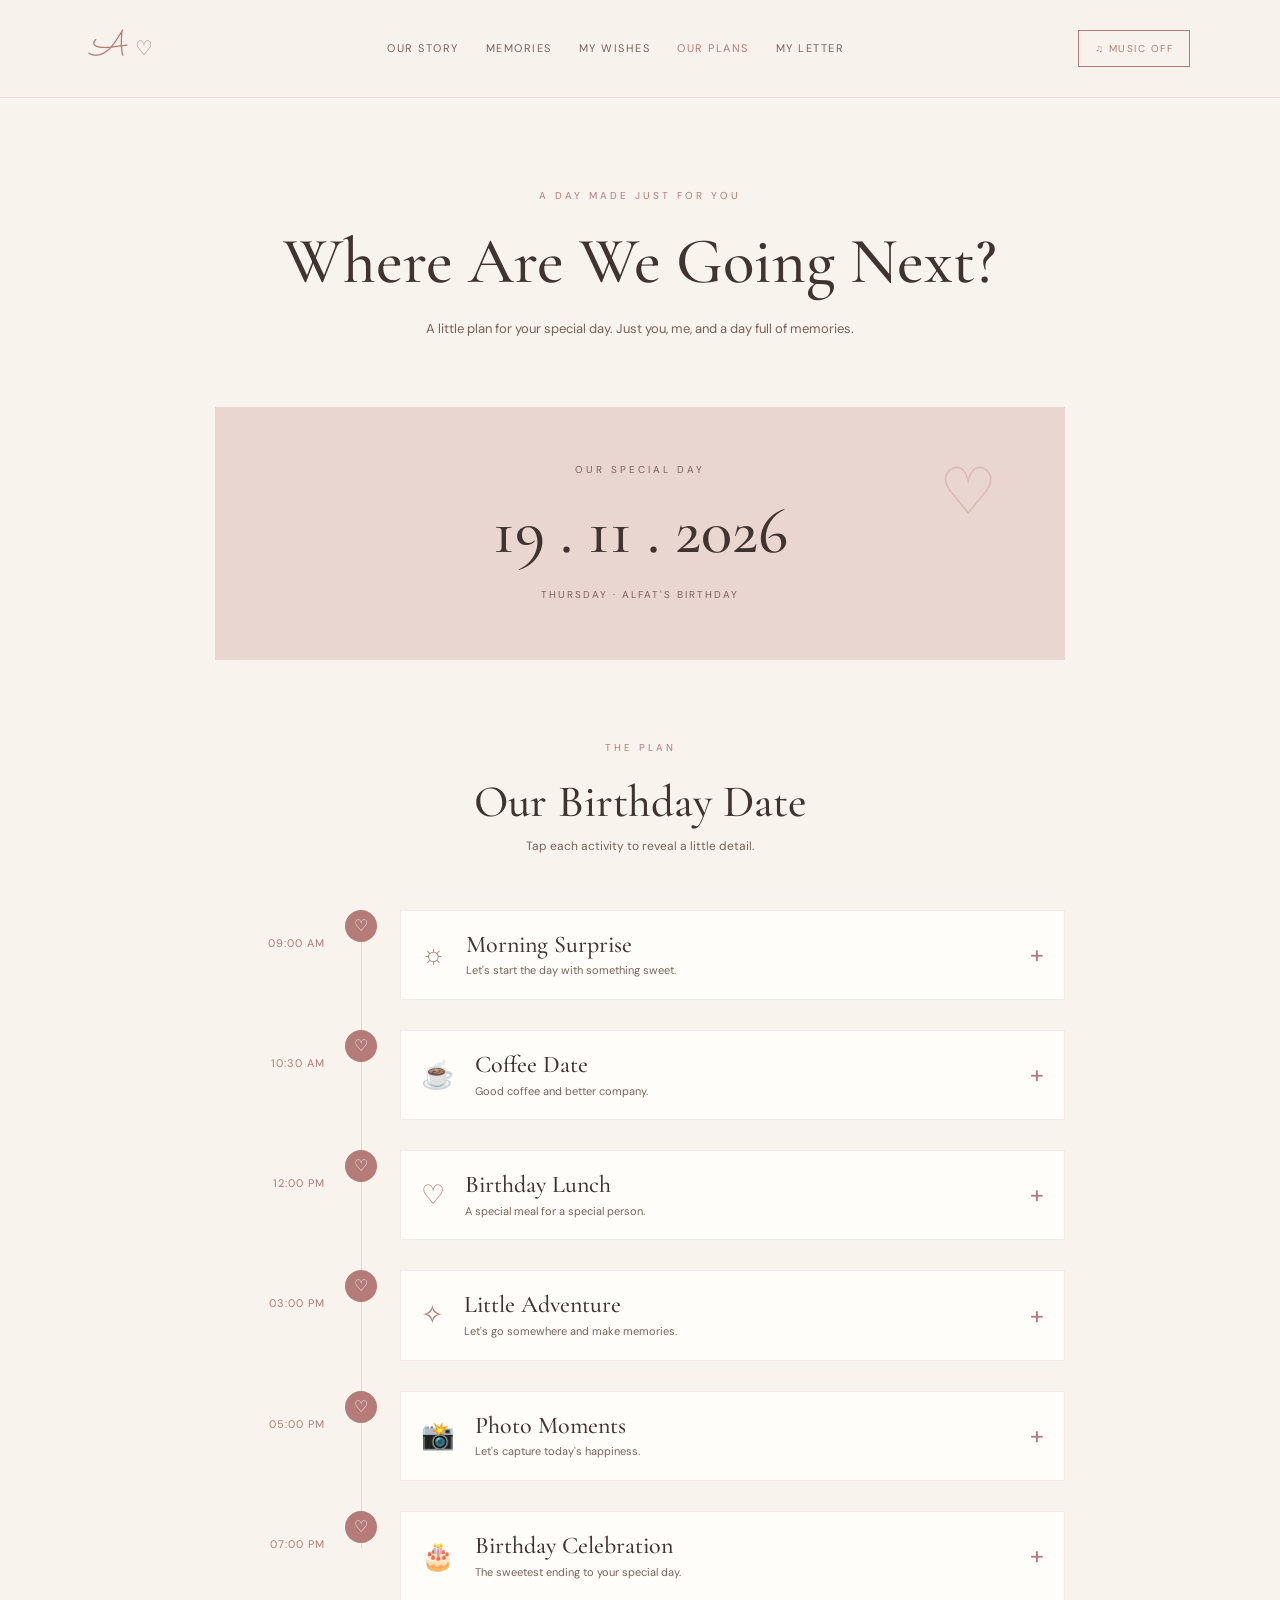
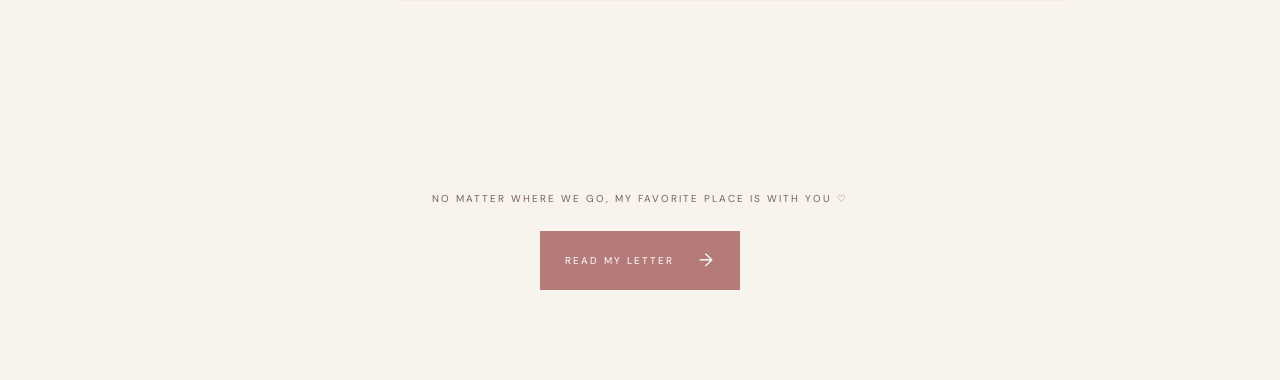
==== html/itinerary.html @ 11730eab "Initial commit" ====
<!DOCTYPE html>
<html lang="en">
<head>
    <meta charset="UTF-8">
    <meta name="viewport" content="width=device-width, initial-scale=1.0">

    <title>Our Plans | Alfat ♡</title>

    <!-- Google Fonts -->
    <link rel="preconnect" href="https://fonts.googleapis.com">
    <link rel="preconnect" href="https://fonts.gstatic.com" crossorigin>
    <link href="https://fonts.googleapis.com/css2?family=Cormorant+Garamond:wght@400;500;600;700&family=DM+Sans:wght@400;500&family=Sacramento&display=swap" rel="stylesheet">

    <!-- Bootstrap -->
    <link href="https://cdn.jsdelivr.net/npm/bootstrap@5.3.3/dist/css/bootstrap.min.css" rel="stylesheet">

    <!-- Custom CSS -->
    <link rel="stylesheet" href="../css/style.css">
</head>

<body>

    <!-- Navigation -->
    <nav class="navbar-custom">
        <div class="nav-inner">

            <a href="index.html" class="nav-brand">A <span>♡</span></a>

            <div class="nav-links">
                <a href="story.html">Our Story</a>
                <a href="memories.html">Memories</a>
                <a href="prayers.html">My Wishes</a>
                <a href="itinerary.html" class="active">Our Plans</a>
                <a href="letter.html">My Letter</a>
            </div>

            <button id="musicToggle" class="music-toggle" type="button">
                ♫ MUSIC OFF
            </button>

        </div>
    </nav>


    <!-- Page Header -->
    <section class="page-header">

        <p class="eyebrow">A DAY MADE JUST FOR YOU</p>

        <h1>Where Are We Going Next?</h1>

        <p class="page-description">
            A little plan for your special day.
            Just you, me, and a day full of memories.
        </p>

    </section>


    <!-- Birthday Date Banner -->
    <section class="date-banner">

        <div class="date-banner-content">
            <p>OUR SPECIAL DAY</p>

            <h2>19 . 11 . 2026</h2>

            <span>THURSDAY · ALFAT'S BIRTHDAY</span>
        </div>

        <div class="date-decoration">♡</div>

    </section>


    <!-- Itinerary Timeline -->
    <section class="itinerary-section">

        <div class="container">

            <div class="itinerary-intro">
                <p class="eyebrow">THE PLAN</p>
                <h2>Our Birthday Date</h2>
                <p>Tap each activity to reveal a little detail.</p>
            </div>


            <div class="itinerary-timeline">

                <!-- Activity 1 -->
                <div class="itinerary-item">

                    <div class="itinerary-time">
                        09:00 AM
                    </div>

                    <div class="itinerary-dot">♡</div>

                    <div class="itinerary-content">

                        <div class="itinerary-detail">
                            <span class="activity-icon">☼</span>

                            <div>
                                <h3>Morning Surprise</h3>
                                <p>Let's start the day with something sweet.</p>
                            </div>

                            <span class="detail-arrow">+</span>
                        </div>

                        <div class="activity-description">
                            Start the birthday with a little surprise
                            and a warm birthday wish.
                        </div>

                    </div>

                </div>


                <!-- Activity 2 -->
                <div class="itinerary-item">

                    <div class="itinerary-time">
                        10:30 AM
                    </div>

                    <div class="itinerary-dot">♡</div>

                    <div class="itinerary-content">

                        <div class="itinerary-detail">
                            <span class="activity-icon">☕</span>

                            <div>
                                <h3>Coffee Date</h3>
                                <p>Good coffee and better company.</p>
                            </div>

                            <span class="detail-arrow">+</span>
                        </div>

                        <div class="activity-description">
                            Let's find a cozy cafe, enjoy our drinks,
                            and spend some quality time together.
                        </div>

                    </div>

                </div>


                <!-- Activity 3 -->
                <div class="itinerary-item">

                    <div class="itinerary-time">
                        12:00 PM
                    </div>

                    <div class="itinerary-dot">♡</div>

                    <div class="itinerary-content">

                        <div class="itinerary-detail">
                            <span class="activity-icon">♡</span>

                            <div>
                                <h3>Birthday Lunch</h3>
                                <p>A special meal for a special person.</p>
                            </div>

                            <span class="detail-arrow">+</span>
                        </div>

                        <div class="activity-description">
                            Time for a delicious lunch!
                            Today, you get to choose your favorite food.
                        </div>

                    </div>

                </div>


                <!-- Activity 4 -->
                <div class="itinerary-item">

                    <div class="itinerary-time">
                        03:00 PM
                    </div>

                    <div class="itinerary-dot">♡</div>

                    <div class="itinerary-content">

                        <div class="itinerary-detail">
                            <span class="activity-icon">✧</span>

                            <div>
                                <h3>Little Adventure</h3>
                                <p>Let's go somewhere and make memories.</p>
                            </div>

                            <span class="detail-arrow">+</span>
                        </div>

                        <div class="activity-description">
                            Explore a place together, take pictures,
                            and enjoy the rest of our afternoon.
                        </div>

                    </div>

                </div>


                <!-- Activity 5 -->
                <div class="itinerary-item">

                    <div class="itinerary-time">
                        05:00 PM
                    </div>

                    <div class="itinerary-dot">♡</div>

                    <div class="itinerary-content">

                        <div class="itinerary-detail">
                            <span class="activity-icon">📸</span>

                            <div>
                                <h3>Photo Moments</h3>
                                <p>Let's capture today's happiness.</p>
                            </div>

                            <span class="detail-arrow">+</span>
                        </div>

                        <div class="activity-description">
                            Take cute pictures together.
                            These are memories we can keep forever.
                        </div>

                    </div>

                </div>


                <!-- Activity 6 -->
                <div class="itinerary-item">

                    <div class="itinerary-time">
                        07:00 PM
                    </div>

                    <div class="itinerary-dot">♡</div>

                    <div class="itinerary-content">

                        <div class="itinerary-detail">
                            <span class="activity-icon">🎂</span>

                            <div>
                                <h3>Birthday Celebration</h3>
                                <p>The sweetest ending to your special day.</p>
                            </div>

                            <span class="detail-arrow">+</span>
                        </div>

                        <div class="activity-description">
                            Cake, birthday wishes, and one more
                            beautiful memory together. Happy birthday!
                        </div>

                    </div>

                </div>

            </div>

        </div>

    </section>


    <!-- Bottom Section -->
    <section class="page-bottom">

        <p>NO MATTER WHERE WE GO, MY FAVORITE PLACE IS WITH YOU ♡</p>

        <a href="letter.html" class="enter-button">
            READ MY LETTER
            <span>→</span>
        </a>

    </section>


    <!-- Background Music -->
    <audio id="backgroundMusic" loop>
        <source src="assets/music/your-song.mp3" type="audio/mpeg">
    </audio>

    <!-- JavaScript -->
    <script src="../js/main.js"></script>

</body>
</html>
---- css/style.css ----
/* =========================================
   1. GLOBAL SETTINGS
========================================= */

:root {
    --cream: #f8f3ec;
    --soft-pink: #ead6d0;
    --rose: #b47b78;
    --dark: #403431;
    --brown: #78615a;
    --white: #fffdf9;
    --gold: #c6a77b;
    --light-rose: #f3e6e1;
}

* {
    margin: 0;
    padding: 0;
    box-sizing: border-box;
}

html {
    scroll-behavior: smooth;
}

body {
    background-color: var(--cream);
    color: var(--dark);
    font-family: "DM Sans", sans-serif;
    overflow-x: hidden;
}

h1,
h2,
h3,
h4 {
    font-family: "Cormorant Garamond", serif;
    font-weight: 500;
}

a {
    text-decoration: none;
    color: inherit;
}

button {
    font-family: inherit;
}

::selection {
    background: var(--soft-pink);
    color: var(--dark);
}


/* =========================================
   2. NAVIGATION
========================================= */

.navbar-custom {
    width: 100%;
    padding: 22px 7%;
    background: rgba(248, 243, 236, 0.95);
    border-bottom: 1px solid rgba(180, 123, 120, 0.15);
    position: relative;
    z-index: 100;
}

.nav-inner {
    display: flex;
    justify-content: space-between;
    align-items: center;
    gap: 25px;
}

.nav-brand {
    font-family: "Sacramento", cursive;
    font-size: 35px;
    color: var(--rose);
    white-space: nowrap;
}

.nav-brand span {
    font-size: 20px;
}

.nav-links {
    display: flex;
    align-items: center;
    justify-content: center;
    gap: 27px;
}

.nav-links a {
    font-size: 11px;
    letter-spacing: 1.5px;
    text-transform: uppercase;
    color: var(--brown);
    transition: 0.3s;
}

.nav-links a:hover,
.nav-links a.active {
    color: var(--rose);
}

.music-toggle {
    background: transparent;
    border: 1px solid var(--rose);
    color: var(--rose);
    padding: 10px 16px;
    font-size: 10px;
    letter-spacing: 1.5px;
    cursor: pointer;
    transition: 0.3s;
    white-space: nowrap;
}

.music-toggle:hover {
    background: var(--rose);
    color: white;
}


/* =========================================
   3. WELCOME PAGE
========================================= */

.welcome-page {
    min-height: 100vh;
    display: flex;
    justify-content: center;
    align-items: center;
    position: relative;
    overflow: hidden;
    padding: 60px 20px;
    text-align: center;
    background:
        radial-gradient(circle at 20% 20%, #f1dfd8, transparent 35%),
        radial-gradient(circle at 80% 80%, #ead6d0, transparent 35%),
        var(--cream);
}

.welcome-content {
    max-width: 650px;
    position: relative;
    z-index: 2;
    animation: fadeUp 1.2s ease;
}

.monogram {
    width: 75px;
    height: 75px;
    border: 1px solid var(--gold);
    border-radius: 50%;
    display: flex;
    justify-content: center;
    align-items: center;
    margin: 0 auto 35px;
    font-family: "Sacramento", cursive;
    font-size: 43px;
    color: var(--rose);
}

.eyebrow {
    font-size: 10px;
    letter-spacing: 3px;
    color: var(--rose);
    text-transform: uppercase;
    margin-bottom: 20px;
}

.eyebrow span {
    margin: 0 10px;
}

.welcome-content h1 {
    font-size: clamp(40px, 7vw, 70px);
    margin-bottom: -5px;
}

.birthday-name {
    font-family: "Sacramento", cursive;
    font-size: clamp(65px, 10vw, 110px);
    color: var(--rose);
    line-height: 1.2;
}

.welcome-description {
    max-width: 420px;
    margin: 25px auto 35px;
    color: var(--brown);
    font-size: 13px;
    line-height: 2;
}

.enter-button {
    display: inline-flex;
    align-items: center;
    gap: 25px;
    padding: 16px 25px;
    background: var(--rose);
    color: white;
    font-size: 10px;
    letter-spacing: 2px;
    transition: 0.3s;
}

.enter-button:hover {
    background: var(--dark);
    color: white;
    transform: translateY(-3px);
}

.enter-button span {
    font-size: 18px;
}

.welcome-footer {
    margin-top: 70px;
    font-size: 9px;
    letter-spacing: 3px;
    color: var(--brown);
}

.decoration {
    position: absolute;
    color: rgba(180, 123, 120, 0.3);
    font-size: 45px;
}

.decoration-one {
    top: 15%;
    left: 13%;
}

.decoration-two {
    top: 25%;
    right: 15%;
}

.decoration-three {
    bottom: 15%;
    right: 20%;
}


/* =========================================
   4. GENERAL PAGE HEADER
========================================= */

.page-header {
    text-align: center;
    padding: 90px 20px 65px;
}

.page-header h1 {
    font-size: clamp(42px, 7vw, 65px);
    color: var(--dark);
    margin-bottom: 15px;
}

.page-description {
    max-width: 480px;
    margin: auto;
    color: var(--brown);
    font-size: 13px;
    line-height: 2;
}


/* =========================================
   5. STORY PAGE
========================================= */

.story-section {
    padding: 50px 8% 100px;
}

.story-grid {
    display: grid;
    grid-template-columns: 1fr 1fr;
    gap: 65px;
    align-items: center;
    max-width: 1100px;
    margin: auto;
}

.story-image {
    position: relative;
}

.story-image img {
    width: 100%;
    height: 520px;
    object-fit: cover;
    display: block;
}

.story-image::after {
    content: "";
    position: absolute;
    top: 15px;
    left: 15px;
    right: -15px;
    bottom: -15px;
    border: 1px solid var(--gold);
    z-index: -1;
}

.story-text h2 {
    font-size: 48px;
    margin-bottom: 20px;
}

.story-text h2 span {
    font-family: "Sacramento", cursive;
    color: var(--rose);
    font-size: 55px;
}

.story-text p {
    font-size: 13px;
    color: var(--brown);
    line-height: 2.2;
    margin-bottom: 20px;
}

.story-signature {
    font-family: "Sacramento", cursive;
    color: var(--rose);
    font-size: 35px;
    margin-top: 25px;
}


/* =========================================
   6. MEMORIES GALLERY
========================================= */

.memories-section {
    padding: 20px 0 100px;
}

.memory-grid {
    display: grid;
    grid-template-columns: repeat(3, 1fr);
    gap: 25px;
}

.memory-card {
    background: var(--white);
    padding: 12px;
    box-shadow: 0 10px 30px rgba(64, 52, 49, 0.06);
    transition: 0.4s;
}

.memory-card:hover {
    transform: translateY(-8px);
    box-shadow: 0 15px 35px rgba(64, 52, 49, 0.12);
}

.memory-image {
    width: 100%;
    height: 310px;
    object-fit: cover;
    cursor: pointer;
    display: block;
}

.memory-caption {
    text-align: center;
    padding: 20px 10px 12px;
}

.memory-caption h3 {
    font-size: 25px;
    color: var(--rose);
}

.memory-caption p {
    font-size: 11px;
    color: var(--brown);
    margin: 0;
}


/* Photo Viewer */

.photo-viewer {
    position: fixed;
    inset: 0;
    z-index: 999;
    background: rgba(35, 27, 25, 0.92);
    display: none;
    justify-content: center;
    align-items: center;
    padding: 30px;
}

.photo-viewer.active {
    display: flex;
}

.photo-viewer img {
    max-width: 90%;
    max-height: 85vh;
    object-fit: contain;
}

.close-viewer {
    position: absolute;
    top: 25px;
    right: 35px;
    background: none;
    border: none;
    color: white;
    font-size: 40px;
    cursor: pointer;
}


/* =========================================
   7. PRAYER CARDS
========================================= */

.prayers-section {
    padding: 20px 0 100px;
}

.prayer-grid {
    display: grid;
    grid-template-columns: repeat(4, 1fr);
    gap: 22px;
}

.prayer-card {
    height: 320px;
    perspective: 1000px;
    cursor: pointer;
}

.prayer-card-inner {
    position: relative;
    width: 100%;
    height: 100%;
    transition: transform 0.8s;
    transform-style: preserve-3d;
}

.prayer-card.flipped .prayer-card-inner {
    transform: rotateY(180deg);
}

.prayer-front,
.prayer-back {
    position: absolute;
    inset: 0;
    backface-visibility: hidden;
    display: flex;
    flex-direction: column;
    justify-content: center;
    align-items: center;
    text-align: center;
    padding: 25px;
    border: 1px solid rgba(180, 123, 120, 0.3);
}

.prayer-front {
    background: var(--white);
}

.prayer-back {
    background: var(--rose);
    color: white;
    transform: rotateY(180deg);
}

.prayer-icon {
    font-size: 40px;
    color: var(--gold);
    margin-bottom: 20px;
}

.prayer-front h2,
.prayer-back h2 {
    font-size: 29px;
    margin-bottom: 15px;
}

.prayer-front p {
    font-size: 10px;
    letter-spacing: 2px;
    color: var(--brown);
    text-transform: uppercase;
}

.prayer-back p {
    font-size: 12px;
    line-height: 2;
}


/* =========================================
   8. ITINERARY PAGE
========================================= */

.date-banner {
    max-width: 850px;
    margin: 0 auto 80px;
    padding: 55px 20px;
    background: var(--soft-pink);
    text-align: center;
    position: relative;
    overflow: hidden;
}

.date-banner-content p {
    font-size: 10px;
    letter-spacing: 3px;
    color: var(--brown);
}

.date-banner-content h2 {
    font-size: clamp(40px, 7vw, 65px);
    color: var(--dark);
    margin: 10px 0;
}

.date-banner-content span {
    font-size: 10px;
    letter-spacing: 2px;
    color: var(--brown);
}

.date-decoration {
    position: absolute;
    right: 8%;
    top: 15%;
    font-size: 65px;
    color: rgba(180, 123, 120, 0.3);
}

.itinerary-section {
    padding: 0 0 100px;
}

.itinerary-intro {
    text-align: center;
    margin-bottom: 55px;
}

.itinerary-intro h2 {
    font-size: 45px;
}

.itinerary-intro p:last-child {
    color: var(--brown);
    font-size: 12px;
}

.itinerary-timeline {
    max-width: 850px;
    margin: auto;
}

.itinerary-item {
    display: grid;
    grid-template-columns: 110px 35px 1fr;
    gap: 20px;
    margin-bottom: 30px;
}

.itinerary-time {
    font-size: 11px;
    color: var(--rose);
    text-align: right;
    padding-top: 25px;
    letter-spacing: 1px;
}

.itinerary-dot {
    width: 32px;
    height: 32px;
    background: var(--rose);
    color: white;
    border-radius: 50%;
    display: flex;
    justify-content: center;
    align-items: center;
    position: relative;
    z-index: 1;
}

.itinerary-item:not(:last-child) .itinerary-dot::after {
    content: "";
    position: absolute;
    top: 32px;
    width: 1px;
    height: 125px;
    background: var(--soft-pink);
    z-index: -1;
}

.itinerary-content {
    background: var(--white);
    border: 1px solid rgba(180, 123, 120, 0.15);
}

.itinerary-detail {
    padding: 20px;
    display: flex;
    align-items: center;
    gap: 20px;
    cursor: pointer;
}

.activity-icon {
    font-size: 27px;
    color: var(--rose);
}

.itinerary-detail h3 {
    font-size: 24px;
    margin-bottom: 3px;
}

.itinerary-detail p {
    color: var(--brown);
    font-size: 11px;
    margin: 0;
}

.detail-arrow {
    margin-left: auto;
    color: var(--rose);
    font-size: 25px;
    transition: 0.3s;
}

.itinerary-detail:hover .detail-arrow {
    transform: rotate(45deg);
}

.activity-description {
    display: none;
    padding: 0 25px 22px 68px;
    font-size: 12px;
    color: var(--brown);
    line-height: 2;
}

.activity-description.show {
    display: block;
    animation: fadeUp 0.4s ease;
}


/* =========================================
   9. LOVE LETTER
========================================= */

.letter-section {
    min-height: 450px;
    display: flex;
    flex-direction: column;
    justify-content: center;
    align-items: center;
    padding: 20px;
}

.letter-instruction p {
    font-size: 10px;
    letter-spacing: 2px;
    color: var(--rose);
    margin-bottom: 35px;
    text-align: center;
}

.envelope-container {
    text-align: center;
}

.envelope {
    width: 250px;
    height: 170px;
    position: relative;
    cursor: pointer;
    margin: auto;
    transition: 0.5s;
}

.envelope-back {
    position: absolute;
    inset: 0;
    background: #d9b8ae;
    border-radius: 5px;
}

.letter-inside {
    position: absolute;
    width: 85%;
    height: 130px;
    background: var(--white);
    left: 7.5%;
    bottom: 15px;
    display: flex;
    justify-content: center;
    align-items: center;
    font-family: "Sacramento", cursive;
    font-size: 28px;
    color: var(--rose);
    transition: 0.6s;
}

.envelope-front {
    position: absolute;
    inset: 0;
    background: #e6c9be;
    clip-path: polygon(0 0, 50% 60%, 100% 0, 100% 100%, 0 100%);
}

.envelope-flap {
    position: absolute;
    top: 0;
    width: 100%;
    height: 90px;
    background: #c99e94;
    clip-path: polygon(0 0, 100% 0, 50% 100%);
    transform-origin: top;
    transition: transform 0.6s;
    z-index: 2;
}

.envelope-seal {
    position: absolute;
    top: 70px;
    left: 50%;
    transform: translateX(-50%);
    width: 35px;
    height: 35px;
    background: var(--rose);
    border-radius: 50%;
    color: white;
    display: flex;
    justify-content: center;
    align-items: center;
    z-index: 3;
    transition: 0.3s;
}

.envelope.open .envelope-flap {
    transform: rotateX(180deg);
}

.envelope.open .envelope-seal {
    opacity: 0;
}

.envelope.open .letter-inside {
    transform: translateY(-80px);
}

.envelope-hint {
    margin-top: 35px;
    font-size: 9px;
    letter-spacing: 2px;
    color: var(--brown);
}


/* Letter Overlay */

.letter-overlay {
    position: fixed;
    inset: 0;
    background: rgba(35, 27, 25, 0.75);
    z-index: 1000;
    display: none;
    justify-content: center;
    align-items: center;
    padding: 25px;
    overflow-y: auto;
}

.letter-overlay.show {
    display: flex;
    animation: fadeIn 0.4s ease;
}

.letter-paper {
    width: 100%;
    max-width: 650px;
    background: var(--white);
    padding: 55px;
    position: relative;
    max-height: 90vh;
    overflow-y: auto;
    box-shadow: 0 20px 70px rgba(0, 0, 0, 0.2);
}

.close-letter {
    position: absolute;
    top: 15px;
    right: 20px;
    background: none;
    border: none;
    font-size: 30px;
    color: var(--rose);
    cursor: pointer;
}

.letter-date {
    text-align: right;
    font-size: 11px;
    color: var(--brown);
    margin-bottom: 35px;
}

.letter-dear {
    font-family: "Sacramento", cursive;
    font-size: 32px;
    color: var(--rose);
}

.letter-paper-content h2 {
    font-size: 34px;
    margin: 15px 0 25px;
}

.letter-paper-content p {
    font-size: 12px;
    line-height: 2.2;
    color: var(--brown);
}

.letter-paper-content .letter-closing {
    margin-top: 30px;
}

.letter-signature {
    font-family: "Sacramento", cursive;
    font-size: 35px !important;
    color: var(--rose) !important;
}


/* =========================================
   10. SURPRISE PAGE
========================================= */

.surprise-section {
    padding: 20px 20px 100px;
    text-align: center;
}

.gift-container {
    margin: 40px auto 70px;
}

.gift-box {
    width: 160px;
    height: 150px;
    position: relative;
    margin: auto;
    cursor: pointer;
    transition: 0.5s;
}

.gift-body {
    width: 150px;
    height: 105px;
    position: absolute;
    bottom: 0;
    left: 5px;
    background: var(--rose);
    border-radius: 3px;
}

.gift-ribbon {
    position: absolute;
    width: 25px;
    height: 100%;
    background: var(--gold);
    left: 50%;
    transform: translateX(-50%);
}

.gift-lid {
    width: 170px;
    height: 35px;
    background: #c78d89;
    position: absolute;
    top: 10px;
    left: -5px;
    z-index: 2;
    border-radius: 4px;
    transition: transform 0.6s;
}

.gift-bow {
    position: absolute;
    width: 55px;
    height: 25px;
    border: 8px solid var(--gold);
    border-radius: 50%;
    left: 50%;
    top: -20px;
    transform: translateX(-50%);
}

.gift-instruction {
    margin-top: 30px;
    font-size: 10px;
    letter-spacing: 2px;
    color: var(--brown);
}

.gift-box.open .gift-lid {
    transform: translateY(-80px) rotate(-15deg);
}

.gift-box.open {
    transform: scale(1.05);
}

.surprise-note {
    display: none;
    max-width: 600px;
    margin: 0 auto;
    padding: 45px;
    background: var(--white);
    border: 1px solid var(--soft-pink);
}

.surprise-note.show {
    display: block;
    animation: fadeUp 1s ease;
}

.surprise-note h2 {
    font-size: 42px;
    color: var(--rose);
    margin-bottom: 20px;
}

.surprise-note p {
    font-size: 13px;
    line-height: 2;
    color: var(--brown);
}

.surprise-signature {
    font-family: "Sacramento", cursive;
    font-size: 35px;
    color: var(--rose);
    margin-top: 25px;
}


/* =========================================
   11. COUNTDOWN
========================================= */

.countdown-section {
    text-align: center;
    padding: 70px 20px 100px;
    background: var(--soft-pink);
}

.countdown-section h2 {
    font-size: 45px;
    margin-bottom: 35px;
}

.countdown-container {
    display: flex;
    justify-content: center;
    gap: 20px;
    flex-wrap: wrap;
}

.countdown-item {
    width: 100px;
    height: 100px;
    background: var(--white);
    display: flex;
    flex-direction: column;
    justify-content: center;
    align-items: center;
}

.countdown-item span {
    font-family: "Cormorant Garamond", serif;
    font-size: 35px;
    color: var(--rose);
}

.countdown-item small {
    font-size: 9px;
    letter-spacing: 2px;
    color: var(--brown);
}


/* =========================================
   12. FLOATING HEARTS
========================================= */

.floating-heart {
    position: fixed;
    bottom: -30px;
    color: var(--rose);
    font-size: 25px;
    pointer-events: none;
    z-index: 999;
    animation: floatHeart 5s linear forwards;
}

@keyframes floatHeart {
    0% {
        transform: translateY(0) rotate(0deg);
        opacity: 1;
    }

    100% {
        transform: translateY(-110vh) rotate(360deg);
        opacity: 0;
    }
}


/* =========================================
   13. BOTTOM SECTION
========================================= */

.page-bottom {
    text-align: center;
    padding: 60px 20px 90px;
}

.page-bottom p {
    font-size: 10px;
    letter-spacing: 2px;
    color: var(--brown);
    margin-bottom: 25px;
}


/* =========================================
   14. ANIMATIONS
========================================= */

@keyframes fadeUp {
    from {
        opacity: 0;
        transform: translateY(25px);
    }

    to {
        opacity: 1;
        transform: translateY(0);
    }
}

@keyframes fadeIn {
    from {
        opacity: 0;
    }

    to {
        opacity: 1;
    }
}


/* =========================================
   15. RESPONSIVE DESIGN
========================================= */

@media (max-width: 992px) {

    .navbar-custom {
        padding: 18px 4%;
    }

    .nav-inner {
        flex-wrap: wrap;
    }

    .nav-links {
        order: 3;
        width: 100%;
        flex-wrap: wrap;
        gap: 15px;
    }

    .story-grid {
        gap: 35px;
    }

    .memory-grid {
        grid-template-columns: repeat(2, 1fr);
    }

    .prayer-grid {
        grid-template-columns: repeat(2, 1fr);
    }

}

@media (max-width: 600px) {

    .navbar-custom {
        padding: 15px 5%;
    }

    .nav-brand {
        font-size: 30px;
    }

    .nav-links {
        gap: 12px;
    }

    .nav-links a {
        font-size: 9px;
        letter-spacing: 1px;
    }

    .music-toggle {
        padding: 8px 10px;
        font-size: 9px;
    }

    .page-header {
        padding: 65px 20px 45px;
    }

    .story-section {
        padding: 20px 7% 70px;
    }

    .story-grid {
        grid-template-columns: 1fr;
        gap: 45px;
    }

    .story-image img {
        height: 380px;
    }

    .story-text h2 {
        font-size: 40px;
    }

    .memory-grid {
        grid-template-columns: 1fr;
        gap: 20px;
    }

    .memory-image {
        height: 350px;
    }

    .prayer-grid {
        grid-template-columns: 1fr;
        max-width: 320px;
        margin: auto;
    }

    .prayer-card {
        height: 280px;
    }

    .date-banner {
        margin: 0 15px 60px;
    }

    .date-decoration {
        right: 3%;
        font-size: 40px;
    }

    .itinerary-item {
        grid-template-columns: 75px 25px 1fr;
        gap: 10px;
    }

    .itinerary-time {
        font-size: 9px;
    }

    .itinerary-dot {
        width: 25px;
        height: 25px;
        font-size: 11px;
    }

    .itinerary-item:not(:last-child) .itinerary-dot::after {
        top: 25px;
    }

    .itinerary-detail {
        padding: 15px 10px;
        gap: 10px;
    }

    .itinerary-detail h3 {
        font-size: 19px;
    }

    .itinerary-detail p {
        font-size: 10px;
    }

    .activity-icon {
        font-size: 20px;
    }

    .activity-description {
        padding: 0 15px 18px;
        font-size: 11px;
    }

    .letter-paper {
        padding: 45px 25px;
    }

    .letter-paper-content h2 {
        font-size: 28px;
    }

    .surprise-note {
        padding: 30px 20px;
    }

    .surprise-note h2 {
        font-size: 34px;
    }

    .countdown-container {
        gap: 10px;
    }

    .countdown-item {
        width: 75px;
        height: 85px;
    }

    .countdown-item span {
        font-size: 28px;
    }

}
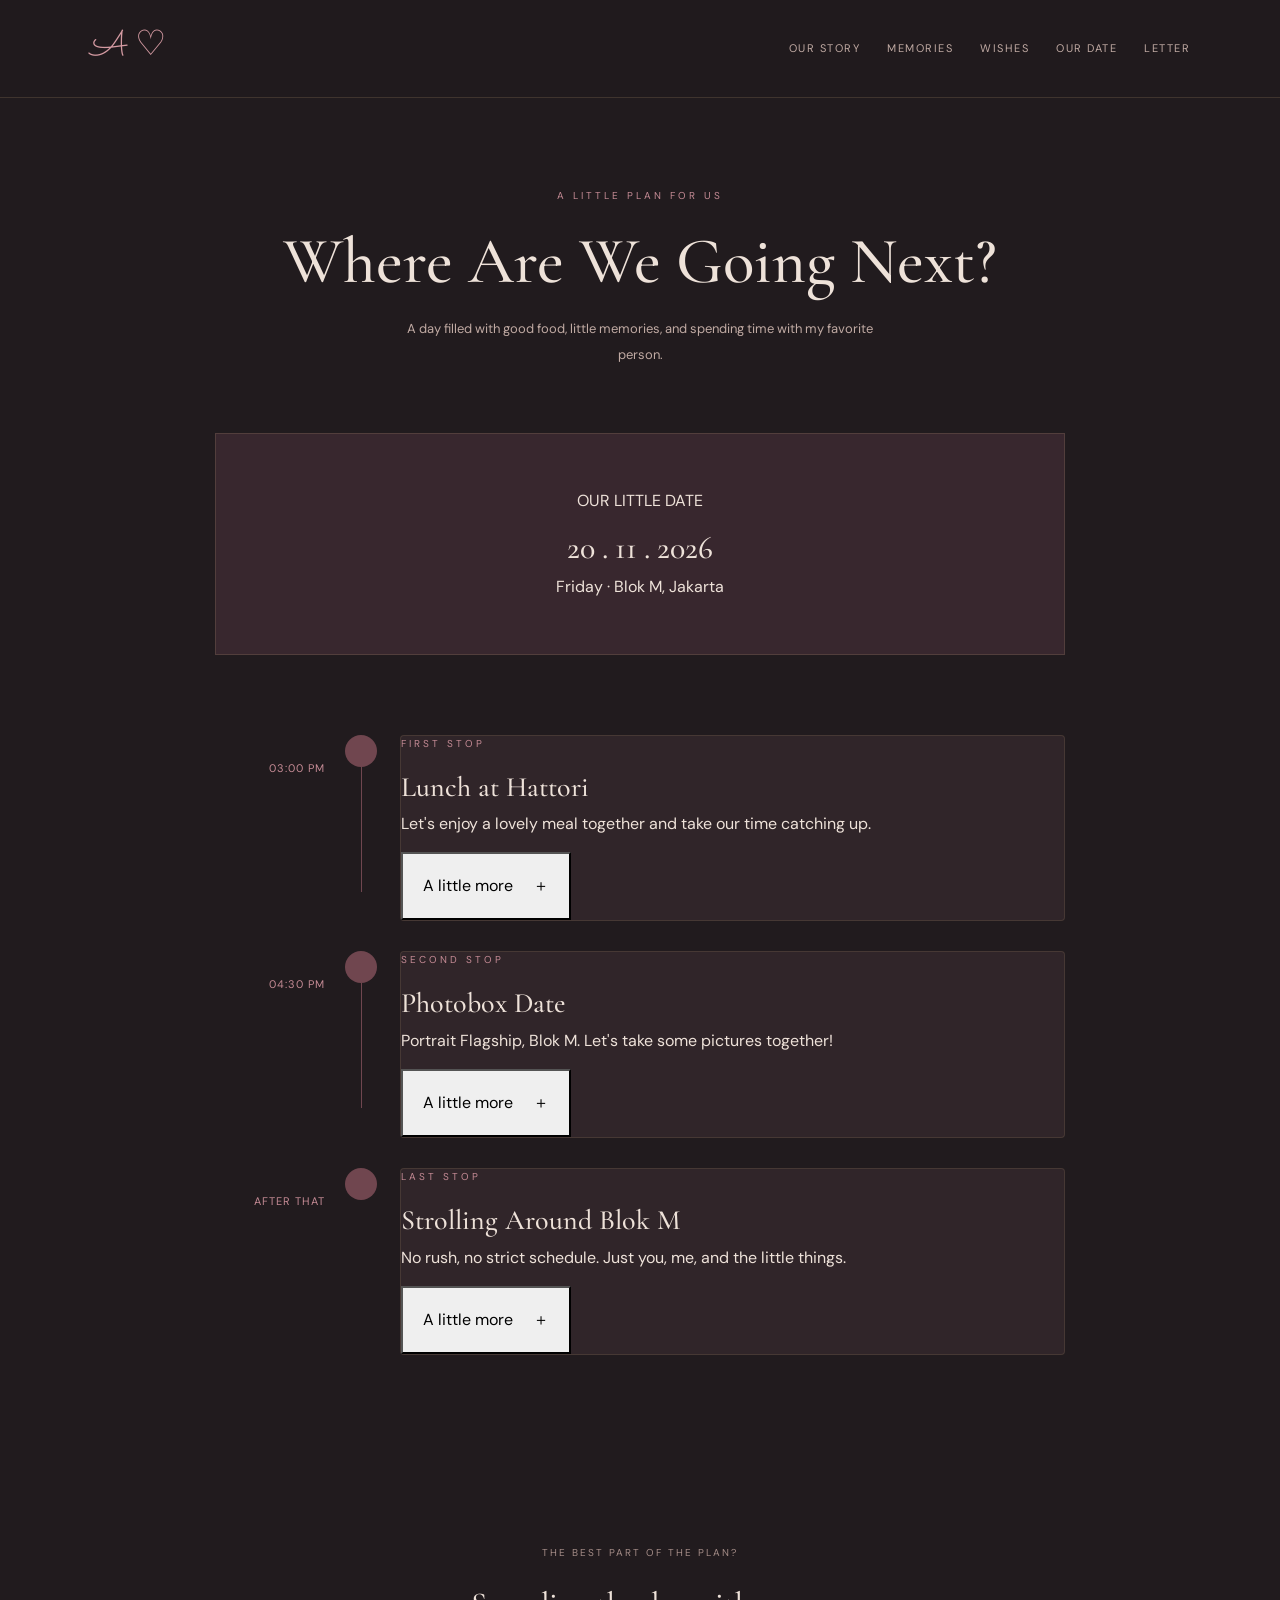
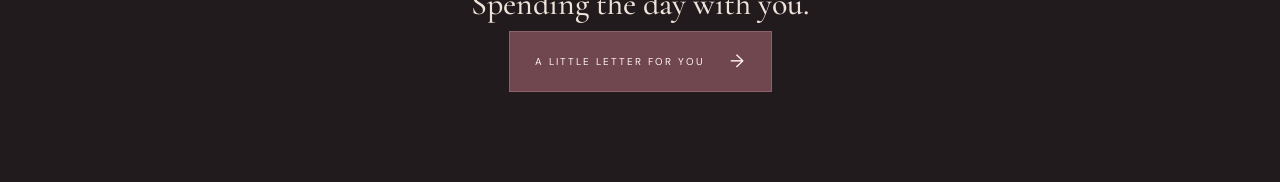
==== commit 7d1a5960: "Final" ====
--- a/html/itinerary.html
+++ b/html/itinerary.html
@@ -5,7 +5,7 @@
     <meta charset="UTF-8">
     <meta name="viewport" content="width=device-width, initial-scale=1.0">
 
-    <title>Our Plans | Alfat ♡</title>
+    <title>Our Little Date | Alfat</title>
 
     <!-- Google Fonts -->
     <link rel="preconnect" href="https://fonts.googleapis.com">
@@ -24,259 +24,152 @@
     <!-- Navigation -->
     <nav class="navbar-custom">
         <div class="nav-inner">
-
-            <a href="index.html" class="nav-brand">A <span>♡</span></a>
+            <a href="index.html" class="nav-brand">A ♡</a>
 
             <div class="nav-links">
                 <a href="story.html">Our Story</a>
                 <a href="memories.html">Memories</a>
-                <a href="prayers.html">My Wishes</a>
-                <a href="itinerary.html" class="active">Our Plans</a>
-                <a href="letter.html">My Letter</a>
+                <a href="prayers.html">Wishes</a>
+                <a href="itinerary.html">Our Date</a>
+                <a href="letter.html">Letter</a>
             </div>
-
-            <button id="musicToggle" class="music-toggle" type="button">
-                ♫ MUSIC OFF
-            </button>
-
         </div>
     </nav>
 
 
     <!-- Page Header -->
     <section class="page-header">
-
-        <p class="eyebrow">A DAY MADE JUST FOR YOU</p>
+        <p class="eyebrow">A LITTLE PLAN FOR US</p>
 
         <h1>Where Are We Going Next?</h1>
 
         <p class="page-description">
-            A little plan for your special day.
-            Just you, me, and a day full of memories.
+            A day filled with good food, little memories,
+            and spending time with my favorite person.
         </p>
-
     </section>
 
 
-    <!-- Birthday Date Banner -->
+    <!-- Date Banner -->
     <section class="date-banner">
+        <p>OUR LITTLE DATE</p>
 
-        <div class="date-banner-content">
-            <p>OUR SPECIAL DAY</p>
+        <h2>20 . 11 . 2026</h2>
 
-            <h2>19 . 11 . 2026</h2>
-
-            <span>THURSDAY · ALFAT'S BIRTHDAY</span>
-        </div>
-
-        <div class="date-decoration">♡</div>
-
+        <span>Friday · Blok M, Jakarta</span>
     </section>
 
 
-    <!-- Itinerary Timeline -->
+    <!-- Itinerary -->
     <section class="itinerary-section">
 
-        <div class="container">
+        <div class="itinerary-timeline">
 
-            <div class="itinerary-intro">
-                <p class="eyebrow">THE PLAN</p>
-                <h2>Our Birthday Date</h2>
-                <p>Tap each activity to reveal a little detail.</p>
+            <!-- Activity 1 -->
+            <div class="itinerary-item">
+
+                <div class="itinerary-time">
+                    03:00 PM
+                </div>
+
+                <div class="itinerary-dot"></div>
+
+                <div class="itinerary-content">
+                    <p class="eyebrow">FIRST STOP</p>
+
+                    <h3>Lunch at Hattori</h3>
+
+                    <p>
+                        Let's enjoy a lovely meal together
+                        and take our time catching up.
+                    </p>
+
+                    <button class="itinerary-detail" type="button">
+                        A little more
+                        <span>＋</span>
+                    </button>
+
+                    <div class="activity-description">
+                        <p>
+                            Our first stop of the day!
+                            Good food, good conversations,
+                            and the best company.
+                        </p>
+                    </div>
+                </div>
+
             </div>
 
 
-            <div class="itinerary-timeline">
+            <!-- Activity 2 -->
+            <div class="itinerary-item">
 
-                <!-- Activity 1 -->
-                <div class="itinerary-item">
-
-                    <div class="itinerary-time">
-                        09:00 AM
-                    </div>
-
-                    <div class="itinerary-dot">♡</div>
-
-                    <div class="itinerary-content">
-
-                        <div class="itinerary-detail">
-                            <span class="activity-icon">☼</span>
-
-                            <div>
-                                <h3>Morning Surprise</h3>
-                                <p>Let's start the day with something sweet.</p>
-                            </div>
-
-                            <span class="detail-arrow">+</span>
-                        </div>
-
-                        <div class="activity-description">
-                            Start the birthday with a little surprise
-                            and a warm birthday wish.
-                        </div>
-
-                    </div>
-
+                <div class="itinerary-time">
+                    04:30 PM
                 </div>
 
+                <div class="itinerary-dot"></div>
 
-                <!-- Activity 2 -->
-                <div class="itinerary-item">
+                <div class="itinerary-content">
+                    <p class="eyebrow">SECOND STOP</p>
 
-                    <div class="itinerary-time">
-                        10:30 AM
+                    <h3>Photobox Date</h3>
+
+                    <p>
+                        Portrait Flagship, Blok M.
+                        Let's take some pictures together!
+                    </p>
+
+                    <button class="itinerary-detail" type="button">
+                        A little more
+                        <span>＋</span>
+                    </button>
+
+                    <div class="activity-description">
+                        <p>
+                            A little photo session to keep
+                            this day as a memory.
+                            Something we can look back on
+                            whenever we miss this moment.
+                        </p>
                     </div>
-
-                    <div class="itinerary-dot">♡</div>
-
-                    <div class="itinerary-content">
-
-                        <div class="itinerary-detail">
-                            <span class="activity-icon">☕</span>
-
-                            <div>
-                                <h3>Coffee Date</h3>
-                                <p>Good coffee and better company.</p>
-                            </div>
-
-                            <span class="detail-arrow">+</span>
-                        </div>
-
-                        <div class="activity-description">
-                            Let's find a cozy cafe, enjoy our drinks,
-                            and spend some quality time together.
-                        </div>
-
-                    </div>
-
                 </div>
 
+            </div>
 
-                <!-- Activity 3 -->
-                <div class="itinerary-item">
 
-                    <div class="itinerary-time">
-                        12:00 PM
-                    </div>
+            <!-- Activity 3 -->
+            <div class="itinerary-item">
 
-                    <div class="itinerary-dot">♡</div>
-
-                    <div class="itinerary-content">
-
-                        <div class="itinerary-detail">
-                            <span class="activity-icon">♡</span>
-
-                            <div>
-                                <h3>Birthday Lunch</h3>
-                                <p>A special meal for a special person.</p>
-                            </div>
-
-                            <span class="detail-arrow">+</span>
-                        </div>
-
-                        <div class="activity-description">
-                            Time for a delicious lunch!
-                            Today, you get to choose your favorite food.
-                        </div>
-
-                    </div>
-
+                <div class="itinerary-time">
+                    AFTER THAT
                 </div>
 
+                <div class="itinerary-dot"></div>
 
-                <!-- Activity 4 -->
-                <div class="itinerary-item">
+                <div class="itinerary-content">
+                    <p class="eyebrow">LAST STOP</p>
 
-                    <div class="itinerary-time">
-                        03:00 PM
+                    <h3>Strolling Around Blok M</h3>
+
+                    <p>
+                        No rush, no strict schedule.
+                        Just you, me, and the little things.
+                    </p>
+
+                    <button class="itinerary-detail" type="button">
+                        A little more
+                        <span>＋</span>
+                    </button>
+
+                    <div class="activity-description">
+                        <p>
+                            Let's walk around, explore the area,
+                            find something interesting,
+                            and enjoy the rest of our day together.
+                            We can decide everything along the way.
+                        </p>
                     </div>
-
-                    <div class="itinerary-dot">♡</div>
-
-                    <div class="itinerary-content">
-
-                        <div class="itinerary-detail">
-                            <span class="activity-icon">✧</span>
-
-                            <div>
-                                <h3>Little Adventure</h3>
-                                <p>Let's go somewhere and make memories.</p>
-                            </div>
-
-                            <span class="detail-arrow">+</span>
-                        </div>
-
-                        <div class="activity-description">
-                            Explore a place together, take pictures,
-                            and enjoy the rest of our afternoon.
-                        </div>
-
-                    </div>
-
-                </div>
-
-
-                <!-- Activity 5 -->
-                <div class="itinerary-item">
-
-                    <div class="itinerary-time">
-                        05:00 PM
-                    </div>
-
-                    <div class="itinerary-dot">♡</div>
-
-                    <div class="itinerary-content">
-
-                        <div class="itinerary-detail">
-                            <span class="activity-icon">📸</span>
-
-                            <div>
-                                <h3>Photo Moments</h3>
-                                <p>Let's capture today's happiness.</p>
-                            </div>
-
-                            <span class="detail-arrow">+</span>
-                        </div>
-
-                        <div class="activity-description">
-                            Take cute pictures together.
-                            These are memories we can keep forever.
-                        </div>
-
-                    </div>
-
-                </div>
-
-
-                <!-- Activity 6 -->
-                <div class="itinerary-item">
-
-                    <div class="itinerary-time">
-                        07:00 PM
-                    </div>
-
-                    <div class="itinerary-dot">♡</div>
-
-                    <div class="itinerary-content">
-
-                        <div class="itinerary-detail">
-                            <span class="activity-icon">🎂</span>
-
-                            <div>
-                                <h3>Birthday Celebration</h3>
-                                <p>The sweetest ending to your special day.</p>
-                            </div>
-
-                            <span class="detail-arrow">+</span>
-                        </div>
-
-                        <div class="activity-description">
-                            Cake, birthday wishes, and one more
-                            beautiful memory together. Happy birthday!
-                        </div>
-
-                    </div>
-
                 </div>
 
             </div>
@@ -286,23 +179,17 @@
     </section>
 
 
-    <!-- Bottom Section -->
+    <!-- Closing Message -->
     <section class="page-bottom">
+        <p>THE BEST PART OF THE PLAN?</p>
 
-        <p>NO MATTER WHERE WE GO, MY FAVORITE PLACE IS WITH YOU ♡</p>
+        <h2>Spending the day with you.</h2>
 
         <a href="letter.html" class="enter-button">
-            READ MY LETTER
+            A LITTLE LETTER FOR YOU
             <span>→</span>
         </a>
-
     </section>
-
-
-    <!-- Background Music -->
-    <audio id="backgroundMusic" loop>
-        <source src="assets/music/your-song.mp3" type="audio/mpeg">
-    </audio>
 
     <!-- JavaScript -->
     <script src="../js/main.js"></script>
--- a/css/style.css
+++ b/css/style.css
@@ -1,17 +1,24 @@
 
 /* =========================================
    1. GLOBAL SETTINGS
+   MIDNIGHT ROMANCE THEME
 ========================================= */
 
 :root {
-    --cream: #f8f3ec;
-    --soft-pink: #ead6d0;
-    --rose: #b47b78;
-    --dark: #403431;
-    --brown: #78615a;
-    --white: #fffdf9;
-    --gold: #c6a77b;
-    --light-rose: #f3e6e1;
+    --cream: #211b1e;
+    --soft-pink: #38272e;
+    --rose: #b77b86;
+    --dark: #eee2d9;
+    --brown: #c0aaa3;
+    --white: #302529;
+    --gold: #b99a72;
+    --light-rose: #49343c;
+
+    --deep-dark: #171214;
+    --burgundy: #70464f;
+    --dusty-rose: #c58b95;
+    --ivory: #eee2d9;
+    --muted-text: #a58d88;
 }
 
 * {
@@ -31,10 +38,7 @@
     overflow-x: hidden;
 }
 
-h1,
-h2,
-h3,
-h4 {
+h1, h2, h3, h4 {
     font-family: "Cormorant Garamond", serif;
     font-weight: 500;
 }
@@ -48,9 +52,13 @@
     font-family: inherit;
 }
 
+img {
+    max-width: 100%;
+}
+
 ::selection {
-    background: var(--soft-pink);
-    color: var(--dark);
+    background: var(--rose);
+    color: white;
 }
 
 
@@ -61,8 +69,8 @@
 .navbar-custom {
     width: 100%;
     padding: 22px 7%;
-    background: rgba(248, 243, 236, 0.95);
-    border-bottom: 1px solid rgba(180, 123, 120, 0.15);
+    background: rgba(33, 27, 30, 0.96);
+    border-bottom: 1px solid rgba(185, 154, 114, 0.2);
     position: relative;
     z-index: 100;
 }
@@ -77,7 +85,7 @@
 .nav-brand {
     font-family: "Sacramento", cursive;
     font-size: 35px;
-    color: var(--rose);
+    color: #d49aa2;
     white-space: nowrap;
 }
 
@@ -102,7 +110,7 @@
 
 .nav-links a:hover,
 .nav-links a.active {
-    color: var(--rose);
+    color: var(--dusty-rose);
 }
 
 .music-toggle {
@@ -136,10 +144,13 @@
     overflow: hidden;
     padding: 60px 20px;
     text-align: center;
+
     background:
-        radial-gradient(circle at 20% 20%, #f1dfd8, transparent 35%),
-        radial-gradient(circle at 80% 80%, #ead6d0, transparent 35%),
-        var(--cream);
+        radial-gradient(circle at 20% 20%,
+            rgba(112, 70, 79, 0.25), transparent 38%),
+        radial-gradient(circle at 80% 80%,
+            rgba(185, 154, 114, 0.09), transparent 35%),
+        #211b1e;
 }
 
 .welcome-content {
@@ -160,13 +171,13 @@
     margin: 0 auto 35px;
     font-family: "Sacramento", cursive;
     font-size: 43px;
-    color: var(--rose);
+    color: var(--dusty-rose);
 }
 
 .eyebrow {
     font-size: 10px;
     letter-spacing: 3px;
-    color: var(--rose);
+    color: var(--dusty-rose);
     text-transform: uppercase;
     margin-bottom: 20px;
 }
@@ -178,12 +189,13 @@
 .welcome-content h1 {
     font-size: clamp(40px, 7vw, 70px);
     margin-bottom: -5px;
+    color: var(--ivory);
 }
 
 .birthday-name {
     font-family: "Sacramento", cursive;
     font-size: clamp(65px, 10vw, 110px);
-    color: var(--rose);
+    color: var(--dusty-rose);
     line-height: 1.2;
 }
 
@@ -200,16 +212,17 @@
     align-items: center;
     gap: 25px;
     padding: 16px 25px;
-    background: var(--rose);
-    color: white;
+    background: var(--burgundy);
+    color: #fff5ef;
+    border: 1px solid #91616b;
     font-size: 10px;
     letter-spacing: 2px;
     transition: 0.3s;
 }
 
 .enter-button:hover {
-    background: var(--dark);
-    color: white;
+    background: var(--dusty-rose);
+    color: var(--deep-dark);
     transform: translateY(-3px);
 }
 
@@ -221,12 +234,12 @@
     margin-top: 70px;
     font-size: 9px;
     letter-spacing: 3px;
-    color: var(--brown);
+    color: var(--muted-text);
 }
 
 .decoration {
     position: absolute;
-    color: rgba(180, 123, 120, 0.3);
+    color: rgba(183, 123, 134, 0.35);
     font-size: 45px;
 }
 
@@ -257,7 +270,7 @@
 
 .page-header h1 {
     font-size: clamp(42px, 7vw, 65px);
-    color: var(--dark);
+    color: var(--ivory);
     margin-bottom: 15px;
 }
 
@@ -312,11 +325,12 @@
 .story-text h2 {
     font-size: 48px;
     margin-bottom: 20px;
+    color: var(--ivory);
 }
 
 .story-text h2 span {
     font-family: "Sacramento", cursive;
-    color: var(--rose);
+    color: var(--dusty-rose);
     font-size: 55px;
 }
 
@@ -329,7 +343,7 @@
 
 .story-signature {
     font-family: "Sacramento", cursive;
-    color: var(--rose);
+    color: var(--dusty-rose);
     font-size: 35px;
     margin-top: 25px;
 }
@@ -350,15 +364,16 @@
 }
 
 .memory-card {
-    background: var(--white);
+    background: #302529;
     padding: 12px;
-    box-shadow: 0 10px 30px rgba(64, 52, 49, 0.06);
+    border: 1px solid rgba(185, 154, 114, 0.16);
+    box-shadow: 0 12px 35px rgba(0, 0, 0, 0.2);
     transition: 0.4s;
 }
 
 .memory-card:hover {
     transform: translateY(-8px);
-    box-shadow: 0 15px 35px rgba(64, 52, 49, 0.12);
+    box-shadow: 0 15px 40px rgba(0, 0, 0, 0.35);
 }
 
 .memory-image {
@@ -376,7 +391,7 @@
 
 .memory-caption h3 {
     font-size: 25px;
-    color: var(--rose);
+    color: #d49aa2;
 }
 
 .memory-caption p {
@@ -386,13 +401,13 @@
 }
 
 
-/* Photo Viewer */
+/* PHOTO VIEWER */
 
 .photo-viewer {
     position: fixed;
     inset: 0;
     z-index: 999;
-    background: rgba(35, 27, 25, 0.92);
+    background: rgba(15, 11, 13, 0.96);
     display: none;
     justify-content: center;
     align-items: center;
@@ -464,16 +479,17 @@
     align-items: center;
     text-align: center;
     padding: 25px;
-    border: 1px solid rgba(180, 123, 120, 0.3);
+    border: 1px solid rgba(185, 154, 114, 0.25);
+    border-radius: 4px;
 }
 
 .prayer-front {
-    background: var(--white);
+    background: #302529;
 }
 
 .prayer-back {
-    background: var(--rose);
-    color: white;
+    background: var(--burgundy);
+    color: #fff5ef;
     transform: rotateY(180deg);
 }
 
@@ -487,6 +503,7 @@
 .prayer-back h2 {
     font-size: 29px;
     margin-bottom: 15px;
+    color: var(--ivory);
 }
 
 .prayer-front p {
@@ -499,6 +516,7 @@
 .prayer-back p {
     font-size: 12px;
     line-height: 2;
+    color: #f0e3df;
 }
 
 
@@ -510,7 +528,8 @@
     max-width: 850px;
     margin: 0 auto 80px;
     padding: 55px 20px;
-    background: var(--soft-pink);
+    background: #38272e;
+    border: 1px solid rgba(185, 154, 114, 0.2);
     text-align: center;
     position: relative;
     overflow: hidden;
@@ -524,7 +543,7 @@
 
 .date-banner-content h2 {
     font-size: clamp(40px, 7vw, 65px);
-    color: var(--dark);
+    color: var(--ivory);
     margin: 10px 0;
 }
 
@@ -539,7 +558,7 @@
     right: 8%;
     top: 15%;
     font-size: 65px;
-    color: rgba(180, 123, 120, 0.3);
+    color: rgba(183, 123, 134, 0.3);
 }
 
 .itinerary-section {
@@ -553,6 +572,7 @@
 
 .itinerary-intro h2 {
     font-size: 45px;
+    color: var(--ivory);
 }
 
 .itinerary-intro p:last-child {
@@ -574,7 +594,7 @@
 
 .itinerary-time {
     font-size: 11px;
-    color: var(--rose);
+    color: var(--dusty-rose);
     text-align: right;
     padding-top: 25px;
     letter-spacing: 1px;
@@ -583,7 +603,7 @@
 .itinerary-dot {
     width: 32px;
     height: 32px;
-    background: var(--rose);
+    background: var(--burgundy);
     color: white;
     border-radius: 50%;
     display: flex;
@@ -599,13 +619,14 @@
     top: 32px;
     width: 1px;
     height: 125px;
-    background: var(--soft-pink);
+    background: var(--burgundy);
     z-index: -1;
 }
 
 .itinerary-content {
-    background: var(--white);
-    border: 1px solid rgba(180, 123, 120, 0.15);
+    background: #302529;
+    border: 1px solid rgba(185, 154, 114, 0.16);
+    border-radius: 4px;
 }
 
 .itinerary-detail {
@@ -618,12 +639,13 @@
 
 .activity-icon {
     font-size: 27px;
-    color: var(--rose);
+    color: var(--dusty-rose);
 }
 
 .itinerary-detail h3 {
     font-size: 24px;
     margin-bottom: 3px;
+    color: var(--ivory);
 }
 
 .itinerary-detail p {
@@ -634,7 +656,7 @@
 
 .detail-arrow {
     margin-left: auto;
-    color: var(--rose);
+    color: var(--dusty-rose);
     font-size: 25px;
     transition: 0.3s;
 }
@@ -673,7 +695,7 @@
 .letter-instruction p {
     font-size: 10px;
     letter-spacing: 2px;
-    color: var(--rose);
+    color: var(--dusty-rose);
     margin-bottom: 35px;
     text-align: center;
 }
@@ -694,7 +716,7 @@
 .envelope-back {
     position: absolute;
     inset: 0;
-    background: #d9b8ae;
+    background: #70464f;
     border-radius: 5px;
 }
 
@@ -702,7 +724,7 @@
     position: absolute;
     width: 85%;
     height: 130px;
-    background: var(--white);
+    background: #eee2d9;
     left: 7.5%;
     bottom: 15px;
     display: flex;
@@ -710,14 +732,14 @@
     align-items: center;
     font-family: "Sacramento", cursive;
     font-size: 28px;
-    color: var(--rose);
+    color: #70464f;
     transition: 0.6s;
 }
 
 .envelope-front {
     position: absolute;
     inset: 0;
-    background: #e6c9be;
+    background: #80535d;
     clip-path: polygon(0 0, 50% 60%, 100% 0, 100% 100%, 0 100%);
 }
 
@@ -726,7 +748,7 @@
     top: 0;
     width: 100%;
     height: 90px;
-    background: #c99e94;
+    background: #98636d;
     clip-path: polygon(0 0, 100% 0, 50% 100%);
     transform-origin: top;
     transition: transform 0.6s;
@@ -740,9 +762,9 @@
     transform: translateX(-50%);
     width: 35px;
     height: 35px;
-    background: var(--rose);
+    background: var(--gold);
     border-radius: 50%;
-    color: white;
+    color: #302529;
     display: flex;
     justify-content: center;
     align-items: center;
@@ -770,12 +792,12 @@
 }
 
 
-/* Letter Overlay */
+/* LETTER OVERLAY */
 
 .letter-overlay {
     position: fixed;
     inset: 0;
-    background: rgba(35, 27, 25, 0.75);
+    background: rgba(15, 11, 13, 0.88);
     z-index: 1000;
     display: none;
     justify-content: center;
@@ -792,12 +814,13 @@
 .letter-paper {
     width: 100%;
     max-width: 650px;
-    background: var(--white);
+    background: #eee2d9;
+    color: #38272e;
     padding: 55px;
     position: relative;
     max-height: 90vh;
     overflow-y: auto;
-    box-shadow: 0 20px 70px rgba(0, 0, 0, 0.2);
+    box-shadow: 0 20px 70px rgba(0, 0, 0, 0.4);
 }
 
 .close-letter {
@@ -807,32 +830,33 @@
     background: none;
     border: none;
     font-size: 30px;
-    color: var(--rose);
+    color: #70464f;
     cursor: pointer;
 }
 
 .letter-date {
     text-align: right;
     font-size: 11px;
-    color: var(--brown);
+    color: #80666a;
     margin-bottom: 35px;
 }
 
 .letter-dear {
     font-family: "Sacramento", cursive;
     font-size: 32px;
-    color: var(--rose);
+    color: #965d69;
 }
 
 .letter-paper-content h2 {
     font-size: 34px;
     margin: 15px 0 25px;
+    color: #38272e;
 }
 
 .letter-paper-content p {
     font-size: 12px;
     line-height: 2.2;
-    color: var(--brown);
+    color: #6f5555;
 }
 
 .letter-paper-content .letter-closing {
@@ -842,7 +866,7 @@
 .letter-signature {
     font-family: "Sacramento", cursive;
     font-size: 35px !important;
-    color: var(--rose) !important;
+    color: #965d69 !important;
 }
 
 
@@ -874,7 +898,7 @@
     position: absolute;
     bottom: 0;
     left: 5px;
-    background: var(--rose);
+    background: var(--burgundy);
     border-radius: 3px;
 }
 
@@ -890,7 +914,7 @@
 .gift-lid {
     width: 170px;
     height: 35px;
-    background: #c78d89;
+    background: #98636d;
     position: absolute;
     top: 10px;
     left: -5px;
@@ -930,8 +954,9 @@
     max-width: 600px;
     margin: 0 auto;
     padding: 45px;
-    background: var(--white);
-    border: 1px solid var(--soft-pink);
+    background: #302529;
+    border: 1px solid rgba(185, 154, 114, 0.3);
+    border-radius: 4px;
 }
 
 .surprise-note.show {
@@ -941,7 +966,7 @@
 
 .surprise-note h2 {
     font-size: 42px;
-    color: var(--rose);
+    color: #d49aa2;
     margin-bottom: 20px;
 }
 
@@ -954,7 +979,7 @@
 .surprise-signature {
     font-family: "Sacramento", cursive;
     font-size: 35px;
-    color: var(--rose);
+    color: #d49aa2;
     margin-top: 25px;
 }
 
@@ -966,12 +991,13 @@
 .countdown-section {
     text-align: center;
     padding: 70px 20px 100px;
-    background: var(--soft-pink);
+    background: #38272e;
 }
 
 .countdown-section h2 {
     font-size: 45px;
     margin-bottom: 35px;
+    color: var(--ivory);
 }
 
 .countdown-container {
@@ -984,7 +1010,8 @@
 .countdown-item {
     width: 100px;
     height: 100px;
-    background: var(--white);
+    background: #302529;
+    border: 1px solid rgba(185, 154, 114, 0.2);
     display: flex;
     flex-direction: column;
     justify-content: center;
@@ -994,7 +1021,7 @@
 .countdown-item span {
     font-family: "Cormorant Garamond", serif;
     font-size: 35px;
-    color: var(--rose);
+    color: #d49aa2;
 }
 
 .countdown-item small {
@@ -1011,7 +1038,7 @@
 .floating-heart {
     position: fixed;
     bottom: -30px;
-    color: var(--rose);
+    color: #c58b95;
     font-size: 25px;
     pointer-events: none;
     z-index: 999;
@@ -1043,7 +1070,7 @@
 .page-bottom p {
     font-size: 10px;
     letter-spacing: 2px;
-    color: var(--brown);
+    color: var(--muted-text);
     margin-bottom: 25px;
 }
 
@@ -1107,7 +1134,6 @@
     .prayer-grid {
         grid-template-columns: repeat(2, 1fr);
     }
-
 }
 
 @media (max-width: 600px) {
@@ -1252,5 +1278,1299 @@
     .countdown-item span {
         font-size: 28px;
     }
-
-}
+}
+
+
+/* =========================================
+   16. PERSISTENT MUSIC PLAYER
+========================================= */
+
+.persistent-player {
+    width: 100%;
+    height: 100vh;
+    margin: 0;
+    padding: 0;
+    overflow: hidden;
+    background: var(--cream);
+}
+
+.persistent-frame {
+    display: block;
+    position: relative;
+    z-index: 1;
+    width: 100%;
+    height: 100%;
+    border: none;
+}
+
+
+/* =========================================
+   17. MOCHI PIXEL KITTY
+========================================= */
+
+.mochi-container {
+    position: fixed;
+    right: 28px;
+    bottom: 22px;
+    z-index: 9999;
+
+    display: flex;
+    flex-direction: column;
+    align-items: center;
+    gap: 7px;
+
+    font-family: "Courier New", monospace;
+
+    /* PENTING: TRANSPARAN */
+    background: transparent !important;
+    border: none !important;
+    box-shadow: none !important;
+
+    pointer-events: none;
+}
+
+/* CHAT BUBBLE */
+
+.mochi-bubble {
+    position: absolute;
+    right: 0;
+    bottom: 145px;
+    width: 190px;
+    padding: 13px 15px;
+
+    background: #eee2d9;
+    color: #38272e;
+    border: 3px solid #b77b86;
+    box-shadow: 4px 4px 0 #754c57;
+
+    opacity: 0;
+    visibility: hidden;
+    pointer-events: none;
+
+    transform: translateY(8px);
+    transition: 0.25s ease;
+    text-align: center;
+    border-radius: 4px;
+}
+
+.mochi-bubble::after {
+    content: "";
+    position: absolute;
+    right: 27px;
+    bottom: -10px;
+    width: 15px;
+    height: 15px;
+
+    background: #eee2d9;
+    border-right: 3px solid #b77b86;
+    border-bottom: 3px solid #b77b86;
+
+    transform: rotate(45deg);
+}
+
+.mochi-bubble p {
+    margin: 0;
+    font-size: 11px;
+    line-height: 1.7;
+    font-weight: bold;
+}
+
+.mochi-bubble.show {
+    opacity: 1;
+    visibility: visible;
+    transform: translateY(0);
+}
+
+
+/* CHARACTER BUTTON */
+
+.mochi-character {
+    position: relative;
+    width: 105px;
+    height: 115px;
+    padding: 0;
+
+    border: none;
+    background: transparent !important;
+    box-shadow: none !important;
+
+    cursor: grab;
+    pointer-events: auto;
+    touch-action: none;
+
+    image-rendering: pixelated;
+    animation: mochiFloat 2.5s ease-in-out infinite;
+}
+
+.mochi-character:focus-visible {
+    outline: 2px dashed #b77b86;
+    outline-offset: 6px;
+}
+
+
+/* EARS */
+
+.mochi-ear {
+    position: absolute;
+    top: 4px;
+    width: 29px;
+    height: 34px;
+
+    background: #211b1e;
+    border: 3px solid #b77b86;
+    z-index: 1;
+}
+
+.mochi-ear-left {
+    left: 13px;
+    transform: rotate(-20deg);
+}
+
+.mochi-ear-right {
+    right: 13px;
+    transform: rotate(20deg);
+}
+
+
+/* HEAD */
+
+.mochi-head {
+    position: absolute;
+    top: 23px;
+    left: 8px;
+    width: 89px;
+    height: 67px;
+
+    background: #211b1e;
+    border: 3px solid #b77b86;
+    box-shadow: 4px 4px 0 #754c57;
+    z-index: 2;
+}
+
+
+/* EYES */
+
+.mochi-eye {
+    position: absolute;
+    top: 25px;
+    width: 7px;
+    height: 9px;
+
+    background: #eee2d9;
+    transform-origin: center;
+    animation: mochiBlink 4s infinite;
+}
+
+.mochi-eye-left {
+    left: 23px;
+}
+
+.mochi-eye-right {
+    right: 23px;
+}
+
+@keyframes mochiBlink {
+    0%, 43%, 47%, 100% {
+        transform: scaleY(1);
+    }
+
+    45% {
+        transform: scaleY(0.1);
+    }
+}
+
+
+/* NOSE AND MOUTH */
+
+.mochi-nose {
+    position: absolute;
+    top: 37px;
+    left: 39px;
+    width: 7px;
+    height: 5px;
+    background: #b77b86;
+}
+
+.mochi-mouth {
+    position: absolute;
+    top: 42px;
+    left: 36px;
+    width: 13px;
+    height: 5px;
+    border-bottom: 2px solid #eee2d9;
+}
+
+
+/* CHEEKS */
+
+.mochi-cheek {
+    position: absolute;
+    top: 39px;
+    width: 10px;
+    height: 5px;
+    background: #b77b86;
+    opacity: 0.8;
+}
+
+.mochi-cheek-left {
+    left: 9px;
+}
+
+.mochi-cheek-right {
+    right: 9px;
+}
+
+
+/* BOW */
+
+.mochi-bow {
+    position: absolute;
+    top: 13px;
+    right: 8px;
+    display: flex;
+    z-index: 4;
+}
+
+.mochi-bow span {
+    display: block;
+    width: 13px;
+    height: 13px;
+    background: #873e50;
+    border: 2px solid #c18b91;
+}
+
+.mochi-bow span:first-child {
+    transform: rotate(35deg);
+}
+
+.mochi-bow span:last-child {
+    transform: rotate(-35deg);
+}
+
+.mochi-bow::after {
+    content: "";
+    position: absolute;
+    top: 4px;
+    left: 10px;
+    width: 6px;
+    height: 6px;
+    background: #d6a6a3;
+    z-index: 2;
+}
+
+
+/* BODY */
+
+.mochi-body {
+    position: absolute;
+    left: 25px;
+    bottom: 0;
+    width: 55px;
+    height: 31px;
+
+    background: #211b1e;
+    border: 3px solid #b77b86;
+    box-shadow: 4px 4px 0 #754c57;
+    z-index: 1;
+}
+
+.mochi-paw {
+    position: absolute;
+    bottom: -2px;
+    width: 13px;
+    height: 9px;
+    background: #eee2d9;
+}
+
+.mochi-paw-left {
+    left: 5px;
+}
+
+.mochi-paw-right {
+    right: 5px;
+}
+
+
+/* =========================================
+   MOCHI PIXEL TAIL - RESTORED
+========================================= */
+
+.mochi-character::after {
+    content: "";
+    position: absolute;
+
+    width: 22px;
+    height: 13px;
+
+    right: 5px;
+    bottom: 12px;
+
+    border: 5px solid #211b1e;
+    border-left: none;
+    border-radius: 0 15px 15px 0;
+
+    transform-origin: left center;
+    animation: mochiTail 1.8s ease-in-out infinite;
+
+    z-index: 0;
+    pointer-events: none;
+}
+
+@keyframes mochiTail {
+    0%, 100% {
+        transform: rotate(-15deg);
+    }
+
+    50% {
+        transform: rotate(20deg);
+    }
+}
+
+/* NAME BUTTON */
+
+.mochi-name {
+    padding: 4px 8px;
+
+    color: #d6a6a3;
+    font-family: "Courier New", monospace;
+    font-size: 10px;
+    font-weight: bold;
+    letter-spacing: 3px;
+    text-shadow: 1px 1px 0 #211b1e;
+
+    border: none;
+    background: transparent !important;
+    box-shadow: none !important;
+
+    cursor: pointer;
+    pointer-events: auto;
+    transition: 0.2s;
+}
+
+.mochi-name:hover {
+    color: #eee2d9;
+    transform: scale(1.1);
+}
+
+
+/* MOCHI ANIMATIONS */
+
+@keyframes mochiFloat {
+    0%, 100% {
+        transform: translateY(0);
+    }
+
+    50% {
+        transform: translateY(-7px);
+    }
+}
+
+.mochi-character.mochi-happy {
+    animation: mochiJump 0.55s ease;
+}
+
+@keyframes mochiJump {
+    0%, 100% {
+        transform: translateY(0);
+    }
+
+    35% {
+        transform: translateY(-24px) rotate(-8deg);
+    }
+
+    65% {
+        transform: translateY(-12px) rotate(8deg);
+    }
+}
+
+
+/* MOOD */
+
+.mochi-character.mochi-excited .mochi-eye {
+    transform: scaleY(0.65);
+}
+
+.mochi-character.mochi-sleepy .mochi-eye {
+    transform: scaleY(0.2);
+}
+
+.mochi-character.mochi-love .mochi-cheek {
+    background: #d98a9b;
+    height: 8px;
+}
+
+
+/* DRAGGING */
+
+.mochi-container.dragging {
+    cursor: grabbing;
+}
+
+.mochi-container.dragging .mochi-character {
+    animation: none;
+    cursor: grabbing;
+}
+
+
+/* =========================================
+   18. MOCHI'S LITTLE ROOM
+========================================= */
+
+/* PANEL: TIDAK MENUTUP WEBSITE */
+
+.mochi-room {
+    position: absolute;
+    right: 0;
+    bottom: 180px;
+    width: 300px;
+    padding: 12px;
+
+    /* Warna hanya pada panel kamar */
+    background: #302529;
+    border: 3px solid #b77b86;
+    box-shadow: 6px 6px 0 #754c57;
+
+    z-index: 20;
+
+    opacity: 0;
+    visibility: hidden;
+    pointer-events: none;
+
+    transform: translateY(12px) scale(0.95);
+    transform-origin: bottom right;
+    transition: 0.25s ease;
+}
+
+.mochi-room.open {
+    opacity: 1;
+    visibility: visible;
+    pointer-events: auto;
+    transform: translateY(0) scale(1);
+}
+
+
+/* ROOM HEADER */
+
+.room-header {
+    display: flex;
+    justify-content: space-between;
+    align-items: center;
+    padding-bottom: 10px;
+
+    color: #d6a6a3;
+    font-family: "Courier New", monospace;
+    font-size: 11px;
+    font-weight: bold;
+    letter-spacing: 1px;
+
+    border-bottom: 1px solid #754c57;
+}
+
+.room-header button {
+    border: none;
+    background: transparent;
+    color: #eee2d9;
+    font-size: 22px;
+    cursor: pointer;
+}
+
+
+/* ROOM SCENE */
+
+.room-scene {
+    position: relative;
+    height: 210px;
+    margin-top: 10px;
+    overflow: hidden;
+
+    background: linear-gradient(
+        to bottom,
+        #49343c 0%,
+        #38272e 72%,
+        #211b1e 72%,
+        #211b1e 100%
+    );
+
+    border: 2px solid #754c57;
+    image-rendering: pixelated;
+}
+
+
+/* WINDOW */
+
+.room-window {
+    position: absolute;
+    top: 18px;
+    left: 18px;
+    width: 65px;
+    height: 75px;
+
+    display: flex;
+    align-items: flex-start;
+    justify-content: space-around;
+    padding-top: 9px;
+
+    background: #211b35;
+    border: 5px solid #b77b86;
+    box-shadow: inset 0 0 0 3px #49343c;
+
+    color: #eee2d9;
+    font-size: 12px;
+}
+
+.room-window span:nth-child(2) {
+    font-size: 23px;
+    color: #d6b98b;
+}
+
+
+/* WALL PICTURE */
+
+.room-picture {
+    position: absolute;
+    top: 24px;
+    right: 25px;
+    width: 35px;
+    height: 35px;
+
+    display: grid;
+    place-items: center;
+
+    color: #d6a6a3;
+    background: #211b1e;
+    border: 4px solid #b77b86;
+    font-size: 17px;
+}
+
+
+/* BED */
+
+.mochi-bed {
+    position: absolute;
+    bottom: 37px;
+    right: 45px;
+    width: 125px;
+    height: 58px;
+
+    background: #75404f;
+    border: 4px solid #b77b86;
+    box-shadow: 4px 4px 0 #211b1e;
+}
+
+.bed-pillow {
+    position: absolute;
+    top: 6px;
+    left: 9px;
+    width: 40px;
+    height: 23px;
+
+    background: #eee2d9;
+    border: 3px solid #b77b86;
+}
+
+.bed-blanket {
+    position: absolute;
+    right: 7px;
+    top: 7px;
+    width: 53px;
+    height: 38px;
+
+    background: #38272e;
+    border: 3px solid #b77b86;
+}
+
+
+/* FISH TOY */
+
+.fish-toy {
+    position: absolute;
+    left: 32px;
+    bottom: 35px;
+
+    padding: 0;
+    border: none;
+    background: transparent;
+
+    font-size: 25px;
+    cursor: pointer;
+    animation: fishWiggle 2s ease-in-out infinite;
+}
+
+.fish-toy:hover {
+    transform: scale(1.3);
+}
+
+.fish-toy:active {
+    transform: scale(0.8);
+}
+
+@keyframes fishWiggle {
+    0%, 100% {
+        transform: rotate(-10deg);
+    }
+
+    50% {
+        transform: rotate(10deg);
+    }
+}
+
+
+/* CARPET */
+
+.room-carpet {
+    position: absolute;
+    bottom: 8px;
+    left: 50%;
+    width: 160px;
+    height: 17px;
+
+    transform: translateX(-50%);
+    background: #873e50;
+    border: 3px solid #b77b86;
+    border-radius: 50%;
+}
+
+
+/* PLANT */
+
+.room-plant {
+    position: absolute;
+    right: 9px;
+    bottom: 35px;
+    font-size: 25px;
+}
+
+
+/* ROOM FOOTER */
+
+.room-footer {
+    padding: 10px 5px 2px;
+    text-align: center;
+}
+
+.room-footer p {
+    margin: 0;
+    color: #d6a6a3;
+    font-family: "Courier New", monospace;
+    font-size: 11px;
+    line-height: 1.6;
+}
+
+
+/* =========================================
+   19. MOCHI RESPONSIVE
+========================================= */
+
+@media (max-width: 600px) {
+
+    .mochi-container {
+        right: 12px;
+        bottom: 15px;
+    }
+
+    .mochi-room {
+        width: min(280px, calc(100vw - 30px));
+        right: 0;
+        bottom: 170px;
+    }
+
+    .room-scene {
+        height: 195px;
+    }
+}
+
+
+/* REDUCE MOTION */
+
+@media (prefers-reduced-motion: reduce) {
+    .mochi-character,
+    .mochi-eye,
+    .mochi-character::after,
+    .fish-toy {
+        animation: none;
+    }
+}
+
+.mochi-container {
+    position: fixed !important;
+    width: fit-content !important;
+    height: fit-content !important;
+    max-width: 100px !important;
+    max-height: 150px !important;
+    background: transparent !important;
+    border: none !important;
+    box-shadow: none !important;
+    inset: auto 18px 14px auto !important;
+    z-index: 9999 !important;
+}
+
+
+/* =========================================
+   MOCHI LAYOUT FIX
+========================================= */
+
+/* Iframe tetap menjadi area website */
+.persistent-player {
+    position: relative;
+    width: 100%;
+    height: 100vh;
+    overflow: hidden;
+}
+
+.persistent-frame {
+    display: block;
+    position: relative;
+    width: 100%;
+    height: 100vh;
+    border: none;
+    z-index: 1;
+}
+
+/* Mochi hanya menempati area kecil */
+.mochi-container {
+    position: fixed !important;
+    right: 18px !important;
+    bottom: 14px !important;
+    left: auto !important;
+    top: auto !important;
+
+    width: max-content !important;
+    height: max-content !important;
+    max-width: 110px !important;
+    max-height: 160px !important;
+
+    display: flex !important;
+    flex-direction: column;
+    align-items: center;
+
+    background: transparent !important;
+    border: none !important;
+    box-shadow: none !important;
+
+    transform: none !important;
+    z-index: 10000 !important;
+}
+
+/* Room tidak boleh menutupi seluruh layar */
+.mochi-room {
+    position: fixed !important;
+
+    width: 260px !important;
+    max-width: calc(100vw - 32px) !important;
+    height: auto !important;
+    max-height: 300px !important;
+
+    right: 18px !important;
+    bottom: 145px !important;
+    left: auto !important;
+    top: auto !important;
+
+    padding: 9px !important;
+
+    background: #302529 !important;
+    border: 3px solid #b77b86 !important;
+    box-shadow: 4px 4px 0 #754c57 !important;
+
+    overflow: hidden !important;
+    z-index: 10001 !important;
+
+    display: none !important;
+    opacity: 1 !important;
+    visibility: visible !important;
+    transform: none !important;
+}
+
+/* Room hanya muncul saat dibuka */
+.mochi-room.open {
+    display: block !important;
+}
+
+/* Batasi area dekorasi room */
+.room-scene {
+    position: relative !important;
+    width: 100% !important;
+    height: 170px !important;
+    max-height: 170px !important;
+    overflow: hidden !important;
+}
+
+/* Jangan biarkan elemen dekorasi melebar */
+.room-header,
+.room-footer {
+    position: relative;
+    width: 100%;
+}
+
+/* Pastikan background transparan di luar room */
+.mochi-container,
+.mochi-character,
+.mochi-name,
+.mochi-bubble {
+    background-color: transparent;
+}
+
+
+/* =========================================
+   RESTORE MOCHI'S LITTLE ROOM
+========================================= */
+
+.mochi-room {
+    display: none;
+    position: fixed;
+    right: 18px;
+    bottom: 145px;
+    width: 260px;
+    max-width: calc(100vw - 32px);
+    height: auto;
+    padding: 9px;
+    background: #302529;
+    border: 3px solid #b77b86;
+    box-shadow: 4px 4px 0 #754c57;
+    z-index: 10001;
+    overflow: hidden;
+    opacity: 1;
+    visibility: visible;
+    transform: none;
+}
+
+.mochi-room.open {
+    display: block !important;
+}
+
+.room-header {
+    display: flex;
+    justify-content: space-between;
+    align-items: center;
+    color: #f5dce0;
+    font-family: 'Courier New', monospace;
+    font-size: 11px;
+    margin-bottom: 8px;
+}
+
+.room-header button {
+    background: transparent;
+    border: none;
+    color: #f5dce0;
+    font-size: 22px;
+    cursor: pointer;
+}
+
+.room-scene {
+    display: block !important;
+    position: relative;
+    width: 100%;
+    height: 170px;
+    overflow: hidden;
+    background: linear-gradient(
+        to bottom,
+        #49343c 0%,
+        #65434e 65%,
+        #38272e 65%,
+        #38272e 100%
+    );
+}
+
+/* WINDOW */
+.room-window {
+    position: absolute;
+    top: 15px;
+    left: 18px;
+    width: 65px;
+    height: 65px;
+    background: #252d45;
+    border: 4px solid #c18b91;
+    display: flex;
+    justify-content: space-around;
+    align-items: center;
+    color: #f8e6c8;
+}
+
+/* WALL PICTURE */
+.room-picture {
+    position: absolute;
+    top: 20px;
+    right: 25px;
+    width: 35px;
+    height: 35px;
+    background: #e8c5c5;
+    border: 3px solid #b77b86;
+    display: flex;
+    align-items: center;
+    justify-content: center;
+    color: #754c57;
+}
+
+/* BED */
+.mochi-bed {
+    position: absolute;
+    bottom: 24px;
+    right: 35px;
+    width: 105px;
+    height: 48px;
+    background: #b77b86;
+    border: 3px solid #e8b9bd;
+}
+
+.bed-pillow {
+    position: absolute;
+    top: 5px;
+    left: 6px;
+    width: 32px;
+    height: 18px;
+    background: #f2d9d8;
+}
+
+.bed-blanket {
+    position: absolute;
+    right: 4px;
+    bottom: 4px;
+    width: 58px;
+    height: 28px;
+    background: #754c65;
+}
+
+/* FISH TOY */
+.fish-toy {
+    position: absolute;
+    left: 35px;
+    bottom: 25px;
+    background: transparent;
+    border: none;
+    font-size: 23px;
+    cursor: pointer;
+    z-index: 2;
+}
+
+/* CARPET */
+.room-carpet {
+    position: absolute;
+    bottom: 5px;
+    left: 20px;
+    width: 125px;
+    height: 14px;
+    border-radius: 50%;
+    background: #b77b86;
+}
+
+/* PLANT */
+.room-plant {
+    position: absolute;
+    right: 10px;
+    bottom: 8px;
+    font-size: 24px;
+}
+
+/* FOOTER */
+.room-footer {
+    padding-top: 8px;
+    text-align: center;
+    color: #f2d9d8;
+    font-family: 'Courier New', monospace;
+    font-size: 10px;
+}
+
+.room-footer p {
+    margin: 0;
+}
+
+
+/* =========================================
+   MOCHI TEXT COLOR FIX
+========================================= */
+
+/* Chat bubble */
+.mochi-bubble {
+    background: #f2d9d8 !important;
+    color: #49343c !important;
+    border: 2px solid #b77b86 !important;
+}
+
+.mochi-bubble p,
+#mochiMessage {
+    color: #49343c !important;
+    font-family: 'DM Sans', sans-serif;
+    font-size: 12px;
+    font-weight: 500;
+    line-height: 1.5;
+}
+
+/* Room text */
+.room-header,
+.room-header span,
+.room-footer,
+.room-footer p,
+#roomMessage {
+    color: #f5dce0 !important;
+}
+
+/* Mochi name */
+.mochi-name {
+    color: #f2d9d8 !important;
+}
+
+/* Close button */
+#closeMochiRoom {
+    color: #f5dce0 !important;
+}
+
+/* All text inside room */
+.mochi-room * {
+    text-shadow: none;
+}
+
+
+/* =========================================
+   MOCHI INTERACTIVE ANIMATIONS
+========================================= */
+
+/* Happy jump */
+@keyframes mochiHappy {
+    0%, 100% {
+        transform: translateY(0);
+    }
+    30% {
+        transform: translateY(-22px);
+    }
+    55% {
+        transform: translateY(0);
+    }
+    75% {
+        transform: translateY(-10px);
+    }
+}
+
+/* Sleep animation */
+@keyframes mochiSleep {
+    0%, 100% {
+        transform: translateY(0);
+    }
+    50% {
+        transform: translateY(3px);
+    }
+}
+
+/* Wiggle */
+@keyframes mochiWiggle {
+    0%, 100% {
+        rotate: 0deg;
+    }
+    25% {
+        rotate: -8deg;
+    }
+    75% {
+        rotate: 8deg;
+    }
+}
+
+/* Heart floating */
+@keyframes mochiHeart {
+    0% {
+        opacity: 0;
+        transform: translateY(0) scale(0.5);
+    }
+    30% {
+        opacity: 1;
+    }
+    100% {
+        opacity: 0;
+        transform: translateY(-35px) scale(1.2);
+    }
+}
+
+/* Happy state */
+.mochi-character.happy {
+    animation: mochiHappy 0.65s ease;
+}
+
+/* Playing state */
+.mochi-character.playing {
+    animation: mochiWiggle 0.4s ease infinite;
+}
+
+/* Sleeping state */
+.mochi-character.sleeping {
+    animation: mochiSleep 2s ease-in-out infinite;
+    filter: brightness(0.75);
+}
+
+/* Heart effect */
+.mochi-heart {
+    position: absolute;
+    color: #e8a3b0;
+    font-size: 18px;
+    pointer-events: none;
+    animation: mochiHeart 1s ease forwards;
+    z-index: 10002;
+}
+
+/* Sleeping bubble */
+.mochi-sleep-text {
+    color: #f2d9d8;
+    font-size: 11px;
+    font-family: 'Courier New', monospace;
+}
+
+
+/* =========================================
+   MOCHI SLEEP MESSAGE FIX
+========================================= */
+
+.mochi-bubble {
+    display: block;
+    opacity: 0;
+    visibility: hidden;
+    pointer-events: none;
+    transition: opacity 0.3s ease, visibility 0.3s ease;
+}
+
+.mochi-bubble.show {
+    opacity: 1 !important;
+    visibility: visible !important;
+}
+
+.mochi-bubble p,
+#mochiMessage {
+    color: #49343c !important;
+    background: transparent !important;
+    opacity: 1 !important;
+    visibility: visible !important;
+}
+
+/* Sleep message */
+.mochi-bubble.sleeping-message {
+    background: #f2d9d8 !important;
+    border-color: #b77b86 !important;
+}
+
+.mochi-bubble.sleeping-message p {
+    color: #49343c !important;
+}
+
+
+/* =========================================
+   MOCHI DAILY LIFE ANIMATIONS
+========================================= */
+
+/* Automatic blinking */
+@keyframes mochiBlink {
+    0%, 45%, 49%, 100% {
+        transform: scaleY(1);
+    }
+
+    47% {
+        transform: scaleY(0.1);
+    }
+}
+
+.mochi-eye {
+    transform-origin: center;
+    animation: mochiBlink 4s infinite;
+}
+
+/* Tail wagging */
+@keyframes mochiTail {
+    0%, 100% {
+        transform: rotate(-12deg);
+    }
+
+    50% {
+        transform: rotate(12deg);
+    }
+}
+
+/* Idle breathing */
+@keyframes mochiBreathing {
+    0%, 100% {
+        translate: 0 0;
+    }
+
+    50% {
+        translate: 0 -2px;
+    }
+}
+
+.mochi-character:not(.sleeping):not(.happy):not(.playing) {
+    animation: mochiBreathing 2s ease-in-out infinite;
+}
+
+/* Pet animation */
+@keyframes mochiPet {
+    0%, 100% {
+        transform: translateY(0) rotate(0);
+    }
+
+    25% {
+        transform: translateY(-8px) rotate(-5deg);
+    }
+
+    75% {
+        transform: translateY(-4px) rotate(5deg);
+    }
+}
+
+.mochi-character.petted {
+    animation: mochiPet 0.5s ease;
+}
+
+/* Thought bubble */
+.mochi-bubble.thought {
+    border-radius: 18px !important;
+    box-shadow: 2px 3px 0 #b77b86;
+}
+
+
+/* =========================================
+   MOCHI BODY RESTORE
+========================================= */
+
+.mochi-character {
+    position: relative !important;
+    width: 105px !important;
+    height: 115px !important;
+    overflow: visible !important;
+}
+
+.mochi-head {
+    position: absolute;
+    top: 23px;
+    left: 8px;
+    width: 89px;
+    height: 67px;
+    z-index: 3 !important;
+}
+
+.mochi-body {
+    position: absolute !important;
+    display: block !important;
+
+    left: 25px !important;
+    bottom: 0 !important;
+
+    width: 55px !important;
+    height: 31px !important;
+
+    background: #211b1e !important;
+    border: 3px solid #b77b86 !important;
+    box-shadow: 4px 4px 0 #754c57 !important;
+
+    z-index: 2 !important;
+}
+
+.mochi-paw {
+    display: block !important;
+    position: absolute !important;
+    bottom: -2px !important;
+
+    width: 13px !important;
+    height: 9px !important;
+
+    background: #eee2d9 !important;
+}
+
+.mochi-paw-left {
+    left: 5px !important;
+}
+
+.mochi-paw-right {
+    right: 5px !important;
+}
